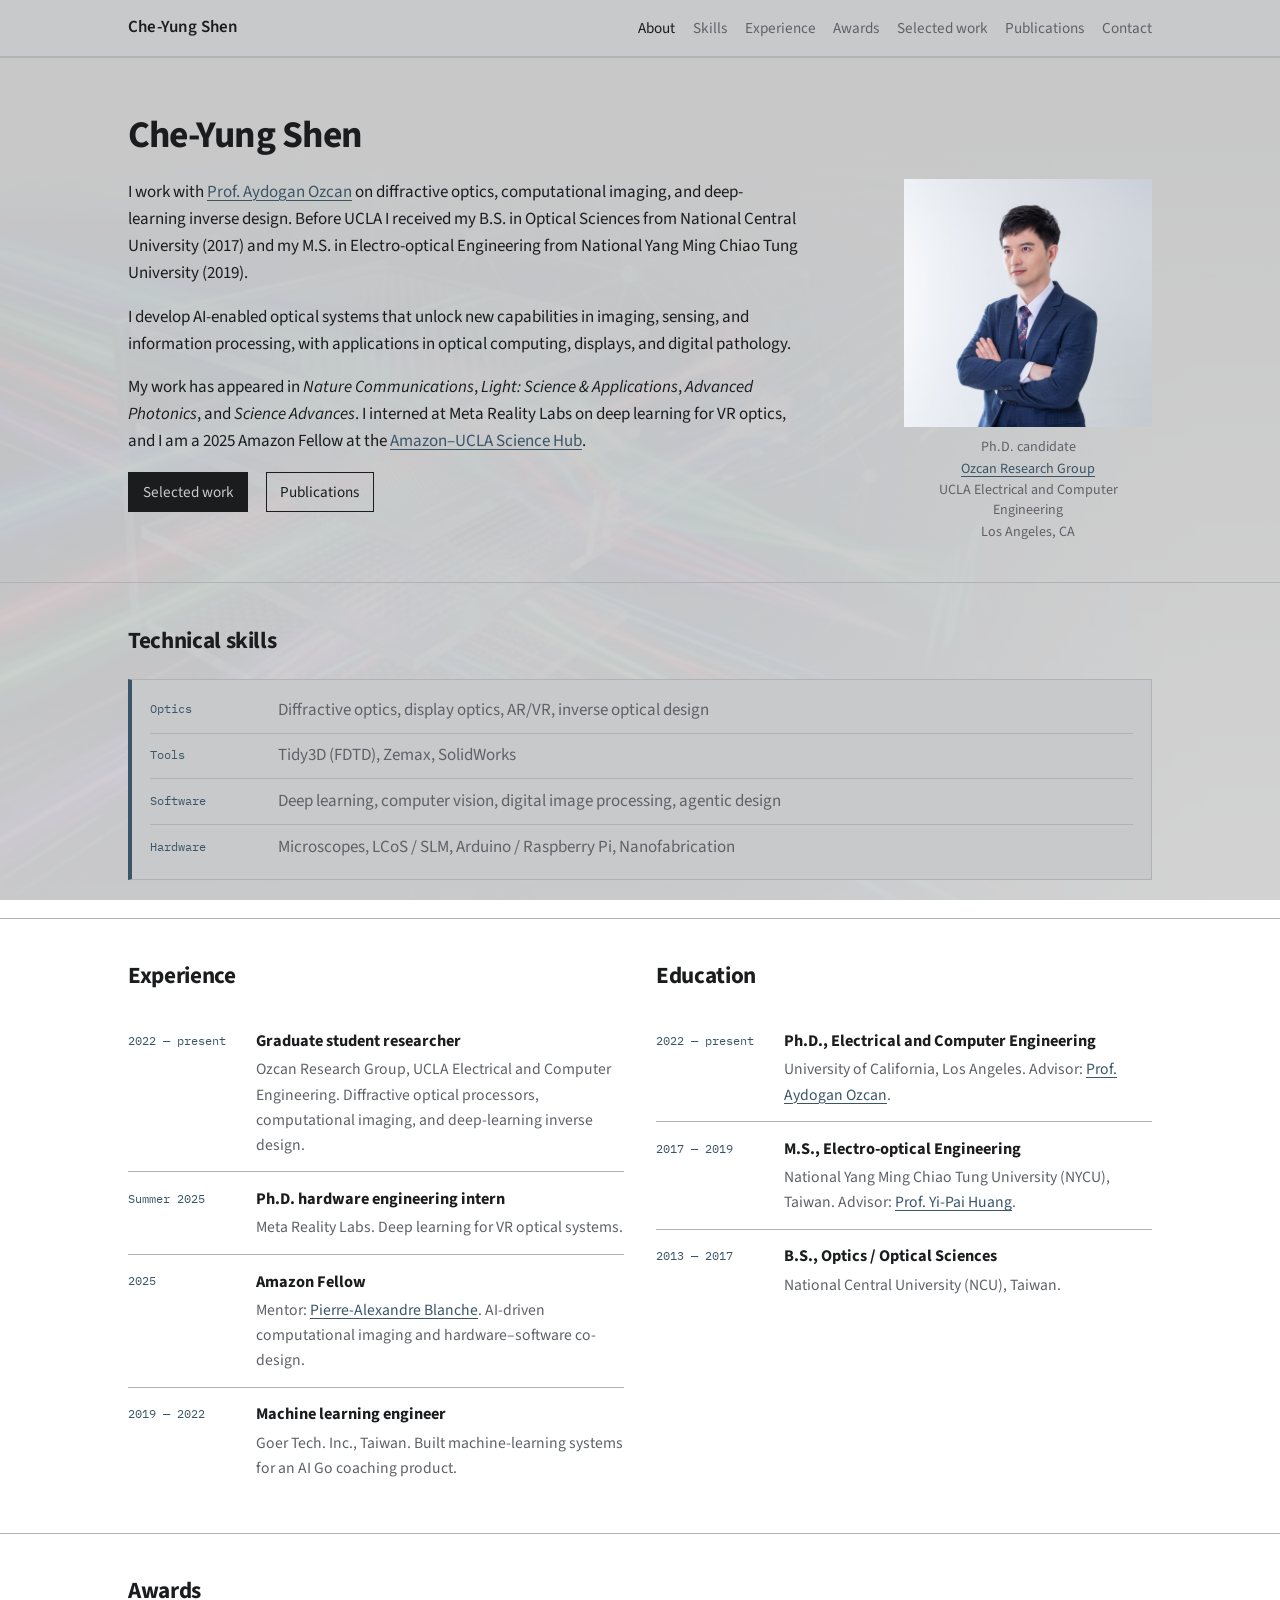
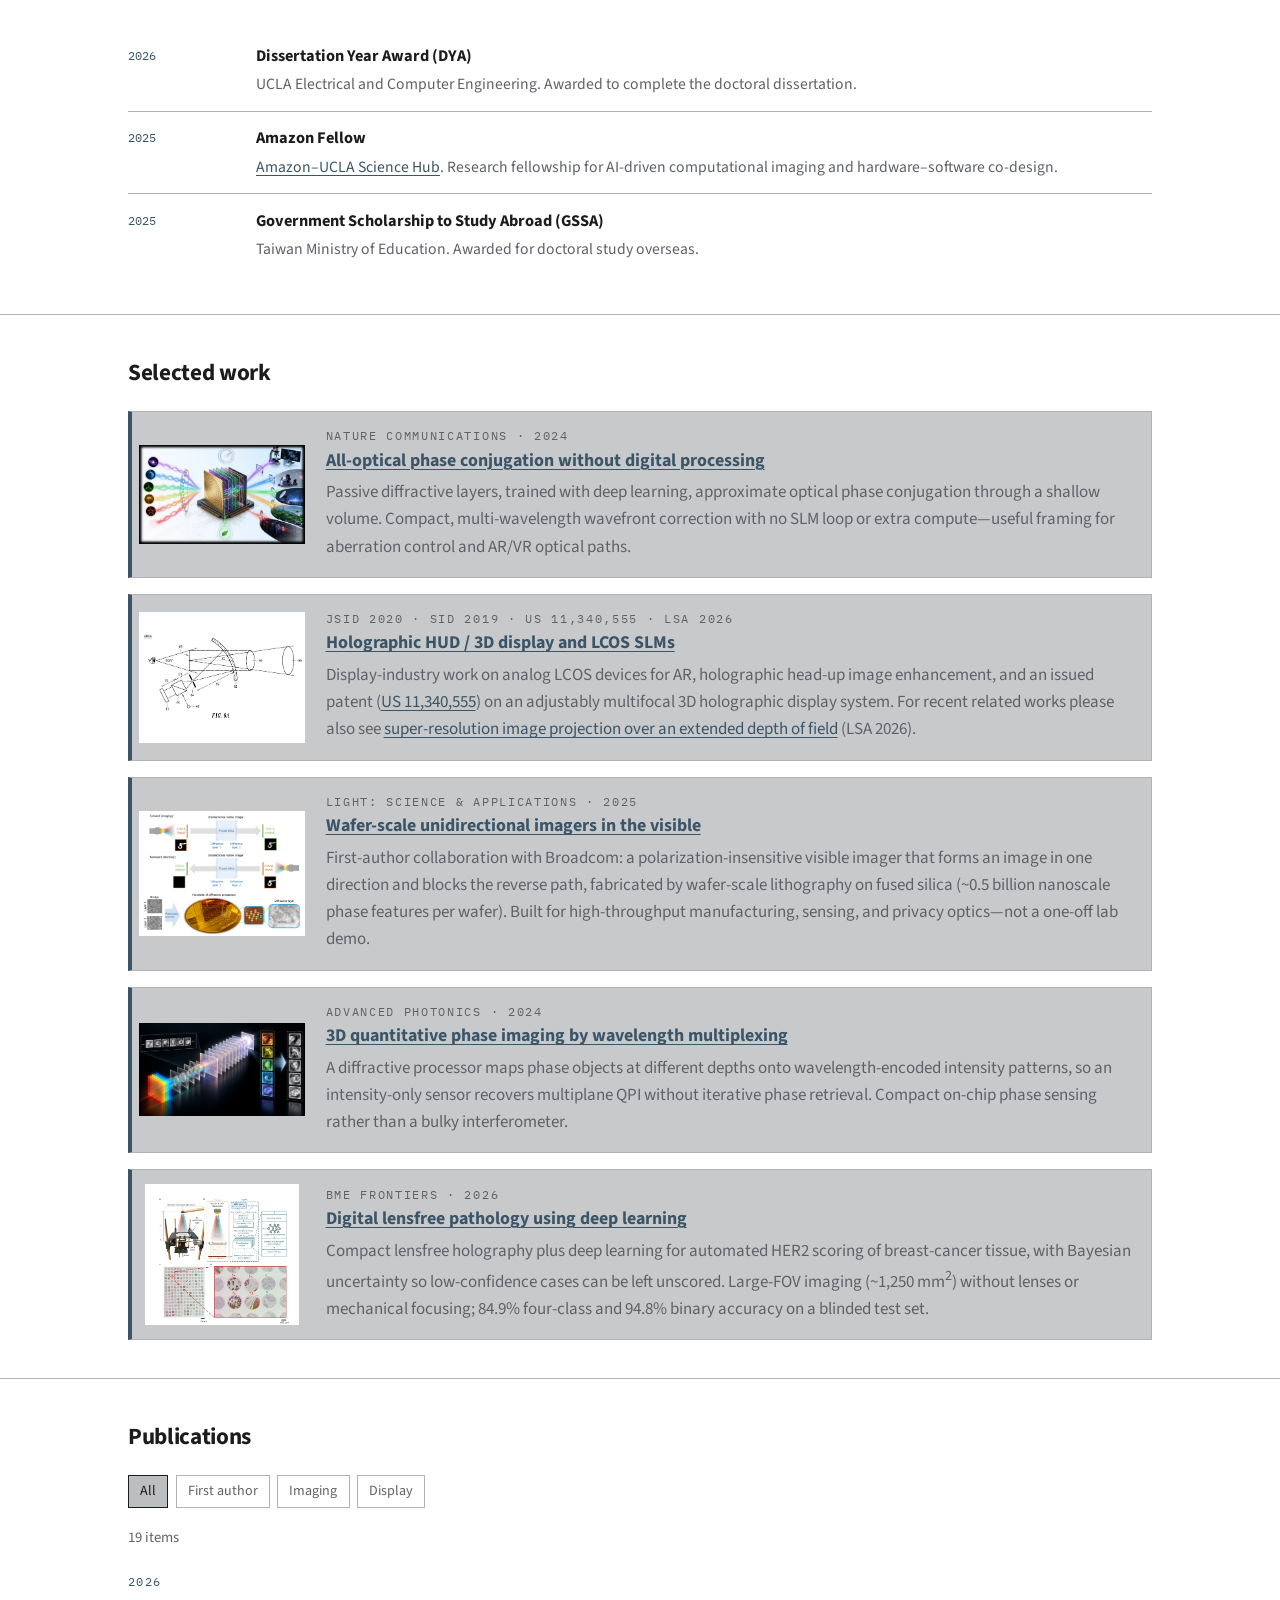
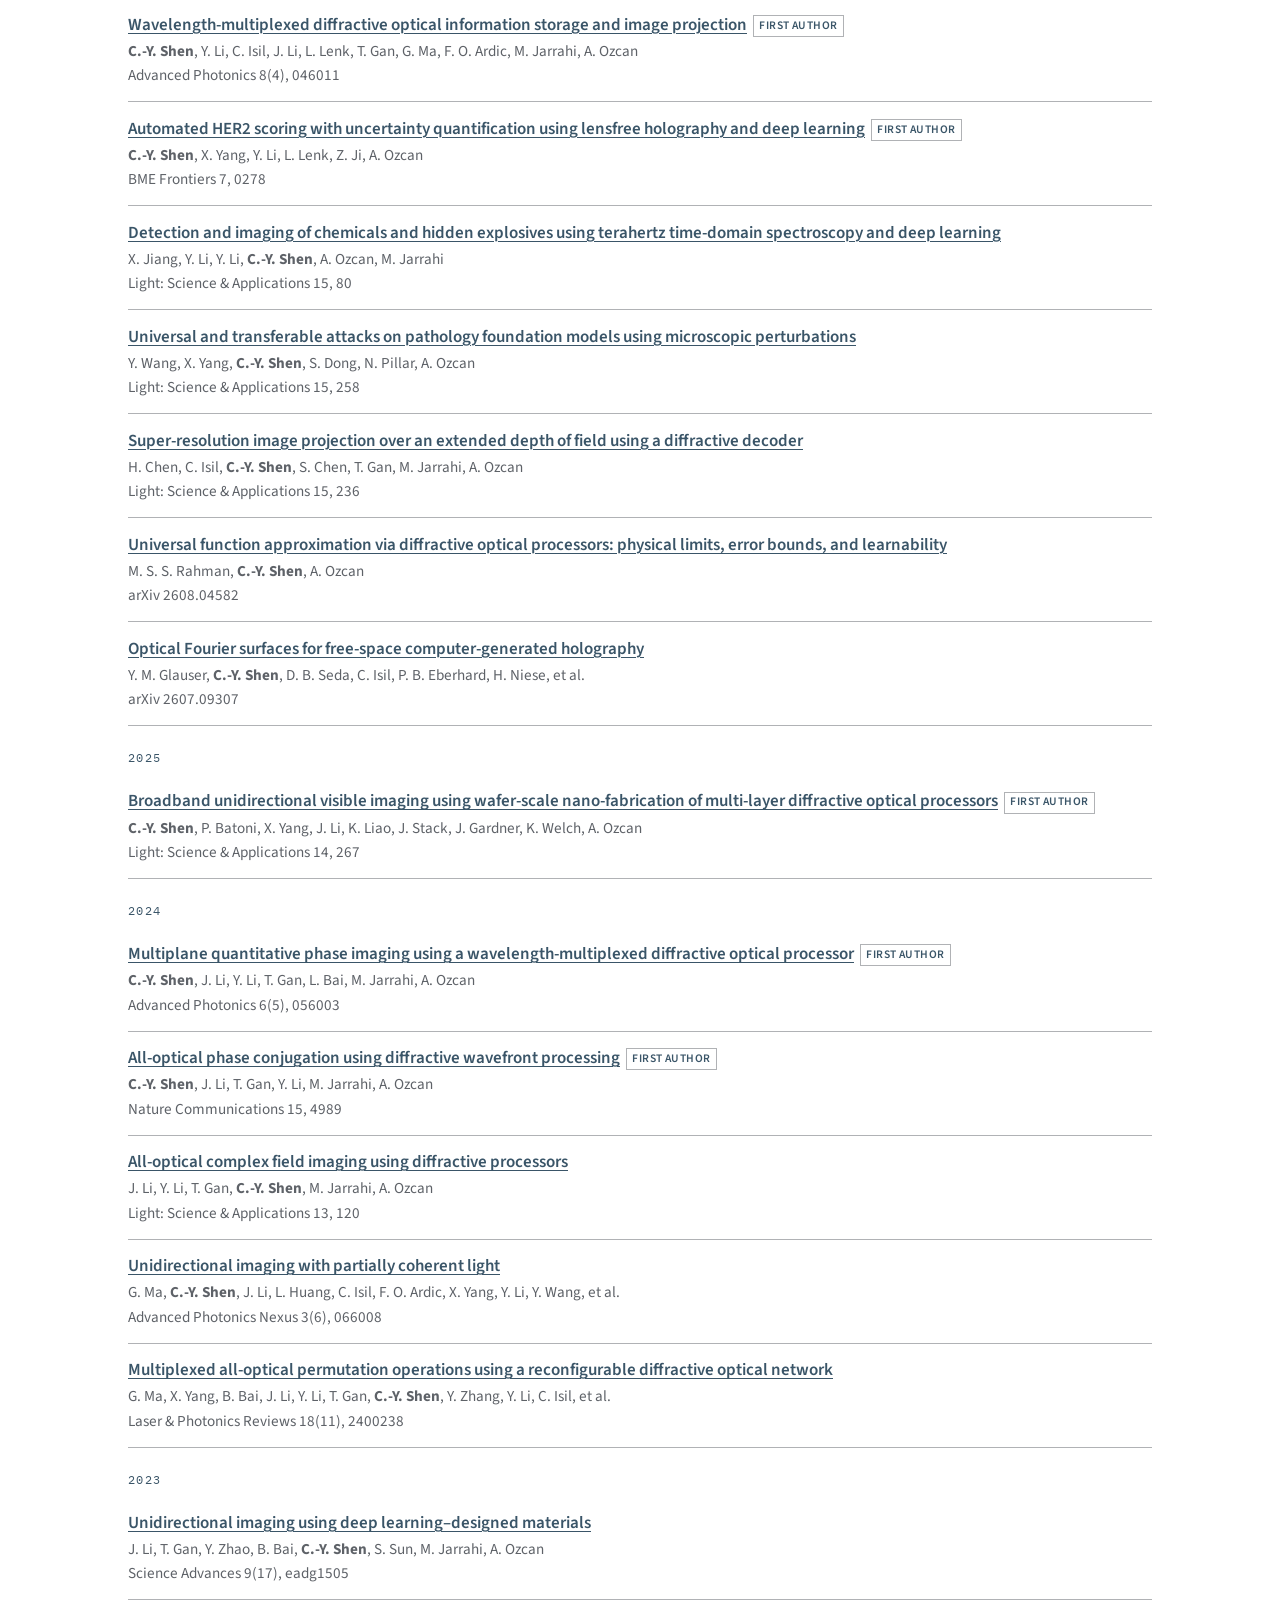
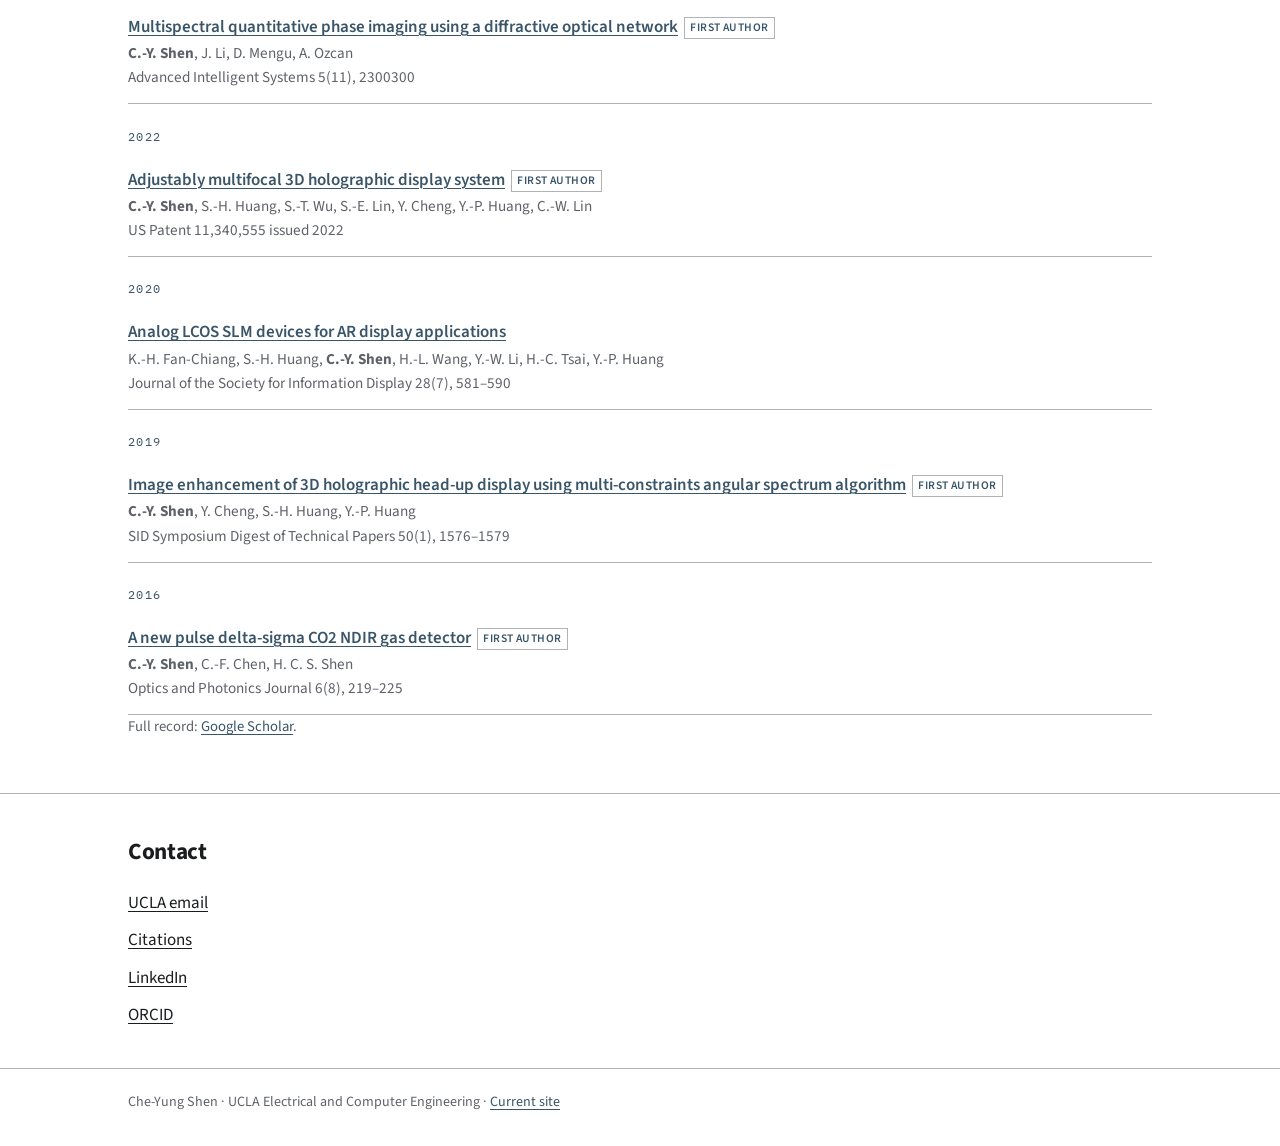
==== deprecated/index.html @ c26ea7bf "Publish the card layout as the homepage and archive the previous design. Co-authored-by: Cursor <cur" ====
<!DOCTYPE html>
<html lang="en">
  <head>
    <meta charset="utf-8" />
    <meta name="viewport" content="width=device-width, initial-scale=1" />
    <title>Che-Yung Shen — Optics, computational imaging, AR/VR</title>
    <meta
      name="description"
      content="Che-Yung Shen is a Ph.D. candidate in Electrical and Computer Engineering at UCLA. His work covers diffractive optics, computational imaging, and AR/VR display hardware."
    />
    <link rel="icon" href="../assets/portrait.svg" type="image/svg+xml" />
    <link rel="preconnect" href="https://fonts.googleapis.com" />
    <link rel="preconnect" href="https://fonts.gstatic.com" crossorigin />
    <link
      href="https://fonts.googleapis.com/css2?family=IBM+Plex+Mono:wght@400;500&family=Source+Sans+3:wght@400;600;700&display=swap"
      rel="stylesheet"
    />
    <link rel="stylesheet" href="styles.css" />
  </head>
  <body>
    <a class="skip" href="#about">Skip to content</a>
    <header class="site-header">
      <div class="header-inner">
        <a class="wordmark" href="#about">Che-Yung Shen</a>
        <nav class="site-nav" aria-label="Primary">
          <a href="#about">About</a>
          <a href="#skills">Skills</a>
          <a href="#experience">Experience</a>
          <a href="#awards">Awards</a>
          <a href="#work">Selected work</a>
          <a href="#publications">Publications</a>
          <a href="#contact">Contact</a>
        </nav>
      </div>
    </header>

    <main>
      <section class="hero" id="about">
        <div class="hero-inner">
          <h1>Che-Yung Shen</h1>
          <div class="hero-grid">
          <div class="prose">
            <p>
              I work with
              <a href="https://www.ee.ucla.edu/aydogan-ozcan/" target="_blank" rel="noopener noreferrer">Prof. Aydogan Ozcan</a>
              on diffractive optics, computational imaging, and deep-learning inverse
              design. Before UCLA I received my B.S. in Optical Sciences from
              National Central University (2017) and my M.S. in Electro-optical
              Engineering from National Yang Ming Chiao Tung University (2019).
            </p>
            <p>
              I develop AI-enabled optical systems that unlock new capabilities in
              imaging, sensing, and information processing, with applications in
              optical computing, displays, and digital pathology.
            </p>
            <p>
              My work has appeared in
              <em>Nature Communications</em>,
              <em>Light: Science &amp; Applications</em>,
              <em>Advanced Photonics</em>, and
              <em>Science Advances</em>.
              I interned at Meta Reality Labs on deep learning for VR optics, and
              I am a 2025 Amazon Fellow at the
              <a href="https://www.sciencehub.ucla.edu/2025-amazon-fellows/" target="_blank" rel="noopener noreferrer">Amazon–UCLA Science Hub</a>.
            </p>
            <div class="hero-actions">
              <a class="btn" href="#work">Selected work</a>
              <a class="btn btn-ghost" href="#publications">Publications</a>
            </div>
          </div>
          <figure class="portrait">
            <img
              src="../assets/portrait.jpg"
              alt="Che-Yung Shen in a navy three-piece suit, standing against a light grey background"
            />
            <figcaption>
              <span>Ph.D. candidate</span>
              <span>
                <a href="https://innovate.ee.ucla.edu/" target="_blank" rel="noopener noreferrer">Ozcan Research Group</a>
              </span>
              <span>UCLA Electrical and Computer Engineering</span>
              <span>Los Angeles, CA</span>
            </figcaption>
          </figure>
          </div>
        </div>
      </section>

      <section id="skills">
        <div class="section-inner">
          <h2>Technical skills</h2>
          <article class="work-card">
            <div class="skill-row">
              <span class="when">Optics</span>
              <p>Diffractive optics, display optics, AR/VR, inverse optical design</p>
            </div>
            <div class="skill-row">
              <span class="when">Tools</span>
              <p>Tidy3D (FDTD), Zemax, SolidWorks</p>
            </div>
            <div class="skill-row">
              <span class="when">Software</span>
              <p>Deep learning, computer vision, digital image processing, agentic design</p>
            </div>
            <div class="skill-row">
              <span class="when">Hardware</span>
              <p>Microscopes, LCoS / SLM, Arduino / Raspberry Pi, Nanofabrication</p>
            </div>
          </article>
        </div>
      </section>

      <section id="experience">
        <div class="section-inner">
          <div class="cv-grid">
            <div>
              <h2>Experience</h2>
              <div class="cv-item">
                <div class="when">2022 — present</div>
                <div>
                  <h3>Graduate student researcher</h3>
                  <p>Ozcan Research Group, UCLA Electrical and Computer Engineering. Diffractive optical processors, computational imaging, and deep-learning inverse design.</p>
                </div>
              </div>
              <div class="cv-item">
                <div class="when">Summer 2025</div>
                <div>
                  <h3>Ph.D. hardware engineering intern</h3>
                  <p>Meta Reality Labs. Deep learning for VR optical systems.</p>
                </div>
              </div>
              <div class="cv-item">
                <div class="when">2025</div>
                <div>
                  <h3>Amazon Fellow</h3>
                  <p>
                    Mentor:
                    <a href="https://scholar.google.com/citations?user=ambm38YAAAAJ&amp;hl=en" target="_blank" rel="noopener noreferrer">Pierre-Alexandre Blanche</a>.
                    AI-driven computational imaging and hardware–software co-design.
                  </p>
                </div>
              </div>
              <div class="cv-item">
                <div class="when">2019 — 2022</div>
                <div>
                  <h3>Machine learning engineer</h3>
                  <p>Goer Tech. Inc., Taiwan. Built machine-learning systems for an AI Go coaching product.</p>
                </div>
              </div>
            </div>
            <div>
              <h2>Education</h2>
              <div class="cv-item">
                <div class="when">2022 — present</div>
                <div>
                  <h3>Ph.D., Electrical and Computer Engineering</h3>
                  <p>University of California, Los Angeles. Advisor: <a href="https://www.ee.ucla.edu/aydogan-ozcan/" target="_blank" rel="noopener noreferrer">Prof. Aydogan Ozcan</a>.</p>
                </div>
              </div>
              <div class="cv-item">
                <div class="when">2017 — 2019</div>
                <div>
                  <h3>M.S., Electro-optical Engineering</h3>
                  <p>National Yang Ming Chiao Tung University (NYCU), Taiwan. Advisor: <a href="https://scholar.google.com/citations?user=cG-PAosAAAAJ" target="_blank" rel="noopener noreferrer">Prof. Yi-Pai Huang</a>.</p>
                </div>
              </div>
              <div class="cv-item">
                <div class="when">2013 — 2017</div>
                <div>
                  <h3>B.S., Optics / Optical Sciences</h3>
                  <p>National Central University (NCU), Taiwan.</p>
                </div>
              </div>
            </div>
          </div>
        </div>
      </section>

      <section id="awards">
        <div class="section-inner">
          <h2>Awards</h2>
          <div class="cv-item">
            <div class="when">2026</div>
            <div>
              <h3>Dissertation Year Award (DYA)</h3>
              <p>UCLA Electrical and Computer Engineering. Awarded to complete the doctoral dissertation.</p>
            </div>
          </div>
          <div class="cv-item">
            <div class="when">2025</div>
            <div>
              <h3>Amazon Fellow</h3>
              <p>
                <a href="https://www.sciencehub.ucla.edu/2025-amazon-fellows/" target="_blank" rel="noopener noreferrer">Amazon–UCLA Science Hub</a>.
                Research fellowship for AI-driven computational imaging and hardware–software co-design.
              </p>
            </div>
          </div>
          <div class="cv-item">
            <div class="when">2025</div>
            <div>
              <h3>Government Scholarship to Study Abroad (GSSA)</h3>
              <p>Taiwan Ministry of Education. Awarded for doctoral study overseas.</p>
            </div>
          </div>
        </div>
      </section>

      <section id="work">
        <div class="section-inner">
          <h2>Selected work</h2>
          <div class="work-list">
            <article class="work-card">
              <img class="work-fig" src="../assets/work/toc-opc.jpg" alt="Figure: all-optical diffractive processor mapping multi-domain inputs through stacked layers to imaging, sensing, and computing applications" />
              <div class="work-body">
                <p class="kicker">Nature Communications · 2024</p>
                <h3>
                  <a href="https://doi.org/10.1038/s41467-024-49304-y" target="_blank" rel="noopener noreferrer">All-optical phase conjugation without digital processing</a>
                </h3>
                <p>
                  Passive diffractive layers, trained with deep learning, approximate
                  optical phase conjugation through a shallow volume. Compact,
                  multi-wavelength wavefront correction with no SLM loop or extra
                  compute—useful framing for aberration control and AR/VR optical paths.
                </p>
              </div>
            </article>
            <article class="work-card">
              <img class="work-fig" src="../assets/work/toc-lcos.jpg" alt="Patent figure: optical layout of an adjustably multifocal 3D holographic display / HUD system" />
              <div class="work-body">
                <p class="kicker">JSID 2020 · SID 2019 · US 11,340,555 · LSA 2026</p>
                <h3>
                  <a href="https://doi.org/10.1002/jsid.881" target="_blank" rel="noopener noreferrer">Holographic HUD / 3D display and LCOS SLMs</a>
                </h3>
                <p>
                  Display-industry work on analog LCOS devices for AR, holographic
                  head-up image enhancement, and an issued patent
                  (<a href="https://patents.google.com/patent/US11340555B2" target="_blank" rel="noopener noreferrer">US 11,340,555</a>)
                  on an adjustably multifocal 3D holographic display system.
                  For recent related works please also see
                  <a href="https://doi.org/10.1038/s41377-026-02320-7" target="_blank" rel="noopener noreferrer">super-resolution image projection over an extended depth of field</a>
                  (LSA 2026).
                </p>
              </div>
            </article>
            <article class="work-card">
              <img class="work-fig" src="../assets/work/toc-unidirectional.jpg" alt="TOC figure: unidirectional visible imager, forward imaging versus reverse blocking, and wafer-scale diffractive processors" />
              <div class="work-body">
                <p class="kicker">Light: Science &amp; Applications · 2025</p>
                <h3>
                  <a href="https://doi.org/10.1038/s41377-025-01971-2" target="_blank" rel="noopener noreferrer">Wafer-scale unidirectional imagers in the visible</a>
                </h3>
                <p>
                  First-author collaboration with Broadcom: a polarization-insensitive
                  visible imager that forms an image in one direction and blocks the
                  reverse path, fabricated by wafer-scale lithography on fused silica
                  (~0.5 billion nanoscale phase features per wafer). Built for
                  high-throughput manufacturing, sensing, and privacy optics—not a
                  one-off lab demo.
                </p>
              </div>
            </article>
            <article class="work-card">
              <img class="work-fig" src="../assets/work/toc-qpi.png" alt="Figure: stacked phase objects pass through a wavelength-multiplexed diffractive processor to a color intensity image and recovered multiplane phase maps" />
              <div class="work-body">
                <p class="kicker">Advanced Photonics · 2024</p>
                <h3>
                  <a href="https://doi.org/10.1117/1.AP.6.5.056003" target="_blank" rel="noopener noreferrer">3D quantitative phase imaging by wavelength multiplexing</a>
                </h3>
                <p>
                  A diffractive processor maps phase objects at different depths onto
                  wavelength-encoded intensity patterns, so an intensity-only sensor
                  recovers multiplane QPI without iterative phase retrieval. Compact
                  on-chip phase sensing rather than a bulky interferometer.
                </p>
              </div>
            </article>
            <article class="work-card">
              <img class="work-fig" src="../assets/work/toc-her2.jpg" alt="Figure: lensfree holography setup and deep-learning pipeline for automated HER2 scoring with uncertainty quantification" />
              <div class="work-body">
                <p class="kicker">BME Frontiers · 2026</p>
                <h3>
                  <a href="https://doi.org/10.34133/bmef.0278" target="_blank" rel="noopener noreferrer">Digital lensfree pathology using deep learning</a>
                </h3>
                <p>
                  Compact lensfree holography plus deep learning for automated HER2
                  scoring of breast-cancer tissue, with Bayesian uncertainty so
                  low-confidence cases can be left unscored. Large-FOV imaging
                  (~1,250 mm<sup>2</sup>) without lenses or mechanical focusing;
                  84.9% four-class and 94.8% binary accuracy on a blinded test set.
                </p>
              </div>
            </article>
          </div>
        </div>
      </section>

      <section id="publications">
        <div class="section-inner">
          <h2>Publications</h2>
          <div class="filters" role="tablist" aria-label="Filter publications">
            <button class="filter is-active" type="button" data-filter="all" aria-pressed="true">All</button>
            <button class="filter" type="button" data-filter="first" aria-pressed="false">First author</button>
            <button class="filter" type="button" data-filter="imaging" aria-pressed="false">Imaging</button>
            <button class="filter" type="button" data-filter="display" aria-pressed="false">Display</button>
          </div>
          <p class="pub-count" id="pub-count"></p>
          <div id="pub-list"></div>
          <p class="pub-count">
            Full record:
            <a href="https://scholar.google.com/citations?user=XcXcmNsAAAAJ&amp;hl=en" target="_blank" rel="noopener noreferrer">Google Scholar</a>.
          </p>
        </div>
      </section>

      <section id="contact">
        <div class="section-inner">
          <h2>Contact</h2>
          <div class="contact-list">
            <a href="mailto:steven121200@g.ucla.edu">UCLA email</a>
            <a href="https://scholar.google.com/citations?user=XcXcmNsAAAAJ&amp;hl=en" target="_blank" rel="noopener noreferrer">Citations</a>
            <a href="https://www.linkedin.com/in/che-yung-shen-03609b188" target="_blank" rel="noopener noreferrer">LinkedIn</a>
            <a href="https://orcid.org/0009-0003-0546-6344" target="_blank" rel="noopener noreferrer">ORCID</a>
          </div>
        </div>
      </section>
    </main>

    <footer class="site-footer">
      <div class="footer-inner">
        Che-Yung Shen · UCLA Electrical and Computer Engineering ·
        <a href="../">Current site</a>
      </div>
    </footer>

    <script src="../data/publications.js"></script>
    <script src="script.js"></script>
  </body>
</html>
---- deprecated/styles.css ----
:root {
  --bg: #c8c9cb;
  --paper: #c8c9cb;
  --ink: #1a1c1e;
  --muted: #5e6268;
  --accent: #3a5568;
  --accent-soft: #d2d3d5;
  --line: #b0b2b5;
  --chip: #bcbec0;
  --max: 52rem;
  --wide: 64rem;
}

*,
*::before,
*::after {
  box-sizing: border-box;
}

html {
  scroll-behavior: smooth;
  min-height: 100%;
  background-color: #fff;
  background-image:
    linear-gradient(rgba(255, 255, 255, 0.62), rgba(255, 255, 255, 0.7)),
    url("../assets/bg-optics.jpg");
  background-size: cover;
  background-position: center 28%;
  background-attachment: fixed;
  background-repeat: no-repeat;
}

body {
  margin: 0;
  min-height: 100%;
  color: var(--ink);
  background: rgba(255, 255, 255, 0.28);
  font-family: "Source Sans 3", "Segoe UI", sans-serif;
  font-size: 1.0625rem;
  line-height: 1.6;
  overflow-x: hidden;
}

img {
  max-width: 100%;
  display: block;
}

a {
  color: var(--accent);
  text-decoration-thickness: 1px;
  text-underline-offset: 0.18em;
}

a:hover {
  color: var(--ink);
}

.skip {
  position: absolute;
  left: 0.75rem;
  top: -3rem;
  background: var(--ink);
  color: var(--paper);
  padding: 0.4rem 0.7rem;
  z-index: 20;
}

.skip:focus {
  top: 0.75rem;
}

.site-header {
  position: sticky;
  top: 0;
  z-index: 10;
  background: rgba(200, 201, 203, 0.92);
  backdrop-filter: blur(10px);
  border-bottom: 1px solid var(--line);
}

.header-inner,
.section-inner,
.footer-inner {
  width: min(var(--wide), calc(100% - 2rem));
  margin: 0 auto;
}

.header-inner {
  display: flex;
  align-items: center;
  justify-content: space-between;
  flex-wrap: wrap;
  gap: 0.45rem 1rem;
  min-height: 3.5rem;
  padding: 0.35rem 0;
}

.wordmark {
  color: var(--ink);
  text-decoration: none;
  font-weight: 600;
  letter-spacing: 0.01em;
}

.wordmark:hover {
  color: var(--accent);
}

.site-nav {
  display: flex;
  flex-wrap: wrap;
  gap: 0.35rem 1.1rem;
}

.site-nav a {
  color: var(--muted);
  text-decoration: none;
  font-size: 0.95rem;
}

.site-nav a:hover,
.site-nav a.is-active {
  color: var(--ink);
}

.hero {
  padding: 3.5rem 0 2.5rem;
  scroll-margin-top: 4rem;
}

.hero-inner {
  width: min(var(--wide), calc(100% - 2rem));
  margin: 0 auto;
}

.hero-grid {
  display: grid;
  grid-template-columns: minmax(0, 1fr) 15.5rem;
  gap: 2.75rem;
  align-items: start;
}

.kicker {
  margin: 0 0 0.85rem;
  font-family: "IBM Plex Mono", ui-monospace, monospace;
  font-size: 0.75rem;
  letter-spacing: 0.14em;
  text-transform: uppercase;
  color: var(--accent);
}

.hero h1 {
  margin: 0 0 1.35rem;
  font-size: clamp(1.7rem, 3.6vw, 2.35rem);
  font-weight: 700;
  line-height: 1.15;
  letter-spacing: -0.02em;
  white-space: nowrap;
}

.hero-actions {
  display: flex;
  flex-wrap: wrap;
  gap: 0.7rem 1.1rem;
  margin-top: 0.4rem;
}

.btn {
  display: inline-flex;
  align-items: center;
  border: 1px solid var(--ink);
  background: var(--ink);
  color: var(--paper);
  padding: 0.45rem 0.85rem;
  text-decoration: none;
  font-size: 0.95rem;
}

.btn:hover {
  background: var(--accent);
  border-color: var(--accent);
  color: var(--paper);
}

.btn-ghost {
  background: transparent;
  color: var(--ink);
}

.btn-ghost:hover {
  background: var(--accent-soft);
  color: var(--ink);
  border-color: var(--accent);
}

.portrait {
  margin: 0;
  justify-self: end;
  width: 100%;
}

.portrait img {
  width: 100%;
  aspect-ratio: 1 / 1;
  object-fit: cover;
  object-position: center 20%;
}

.portrait figcaption {
  display: grid;
  gap: 0.12rem;
  margin-top: 0.7rem;
  color: var(--muted);
  font-size: 0.88rem;
  line-height: 1.4;
  text-align: center;
}

section {
  padding: 2.4rem 0;
  border-top: 1px solid var(--line);
  scroll-margin-top: 4rem;
}

h2 {
  margin: 0 0 1.25rem;
  font-size: 1.45rem;
  font-weight: 700;
  letter-spacing: -0.015em;
}

.prose {
  max-width: 42rem;
}

.prose p {
  margin: 0 0 1rem;
  color: var(--ink);
}

.prose p:last-child {
  margin-bottom: 0;
}

.work-list {
  display: grid;
  gap: 1rem;
}

.work-card {
  background: var(--paper);
  border: 1px solid var(--line);
  border-left: 4px solid var(--accent);
  padding: 1.05rem 1.15rem 1.1rem;
  overflow: hidden;
}

.work-card:has(.work-fig) {
  display: grid;
  grid-template-columns: 11.25rem minmax(0, 1fr);
  align-items: stretch;
  padding: 0;
}

.work-fig {
  display: block;
  align-self: center;
  width: 100%;
  height: 9.75rem;
  padding: 0.45rem;
  object-fit: contain;
  object-position: center;
  background: var(--paper);
  box-sizing: border-box;
}

.work-body {
  padding: 0.9rem 1.05rem 1rem 0.85rem;
}

.work-card h3 {
  margin: 0.2rem 0 0.45rem;
  font-size: 1.12rem;
  font-weight: 700;
  line-height: 1.3;
}

.work-card p {
  margin: 0;
  color: var(--muted);
}

.skill-row {
  display: grid;
  grid-template-columns: 7.2rem minmax(0, 1fr);
  gap: 0.8rem;
  padding: 0.55rem 0;
  border-bottom: 1px solid var(--line);
}

.skill-row:first-child {
  padding-top: 0;
}

.skill-row:last-child {
  padding-bottom: 0;
  border-bottom: 0;
}

.skill-row p {
  margin: 0;
}

.cv-grid {
  display: grid;
  grid-template-columns: 1fr 1fr;
  gap: 2rem;
}

.cv-item {
  display: grid;
  grid-template-columns: 7.2rem minmax(0, 1fr);
  gap: 0.8rem;
  padding: 0.85rem 0;
  border-bottom: 1px solid var(--line);
}

.cv-item:last-child {
  border-bottom: 0;
}

.when {
  font-family: "IBM Plex Mono", ui-monospace, monospace;
  font-size: 0.78rem;
  color: var(--accent);
  padding-top: 0.18rem;
}

.cv-item h3 {
  margin: 0 0 0.2rem;
  font-size: 1.02rem;
  font-weight: 700;
}

.cv-item p {
  margin: 0;
  color: var(--muted);
  font-size: 0.98rem;
}

.filters {
  display: flex;
  flex-wrap: wrap;
  gap: 0.45rem;
  margin: 0 0 1.1rem;
}

.filter {
  border: 1px solid var(--line);
  background: transparent;
  color: var(--muted);
  font: inherit;
  font-size: 0.88rem;
  padding: 0.28rem 0.7rem;
  cursor: pointer;
}

.filter:hover,
.filter.is-active {
  border-color: var(--ink);
  color: var(--ink);
  background: var(--chip);
}

.pub-count {
  margin: 0 0 1rem;
  color: var(--muted);
  font-size: 0.92rem;
}

.year-label {
  margin: 1.4rem 0 0.4rem;
  font-family: "IBM Plex Mono", ui-monospace, monospace;
  font-size: 0.78rem;
  letter-spacing: 0.12em;
  text-transform: uppercase;
  color: var(--accent);
}

.pub-list {
  list-style: none;
  margin: 0;
  padding: 0;
}

.pub-item {
  padding: 0.85rem 0;
  border-bottom: 1px solid var(--line);
}

.pub-item .title {
  font-weight: 600;
}

.pub-item .authors,
.pub-item .venue {
  color: var(--muted);
  font-size: 0.95rem;
}

.badge {
  display: inline-block;
  margin-left: 0.35rem;
  padding: 0.05rem 0.35rem;
  border: 1px solid var(--line);
  font-size: 0.72rem;
  letter-spacing: 0.04em;
  text-transform: uppercase;
  color: var(--accent);
  vertical-align: 0.08em;
}

.contact-list {
  display: grid;
  gap: 0.65rem;
  max-width: 36rem;
}

.contact-list a {
  color: var(--ink);
  text-underline-offset: 0.18em;
}

.contact-list a:hover {
  color: var(--accent);
}

.site-footer {
  border-top: 1px solid var(--line);
  padding: 1.4rem 0 2rem;
  color: var(--muted);
  font-size: 0.88rem;
}

@media (max-width: 800px) {
  .hero-grid,
  .cv-grid {
    grid-template-columns: 1fr;
  }

  .portrait {
    max-width: 16rem;
  }

  .cv-item,
  .skill-row {
    grid-template-columns: 1fr;
    gap: 0.2rem;
  }

  .work-card:has(.work-fig) {
    grid-template-columns: 1fr;
  }

  .work-fig {
    height: 9rem;
  }

  .site-nav {
    width: 100%;
    gap: 0.3rem 0.9rem;
  }

  .site-nav a {
    font-size: 0.9rem;
  }
}
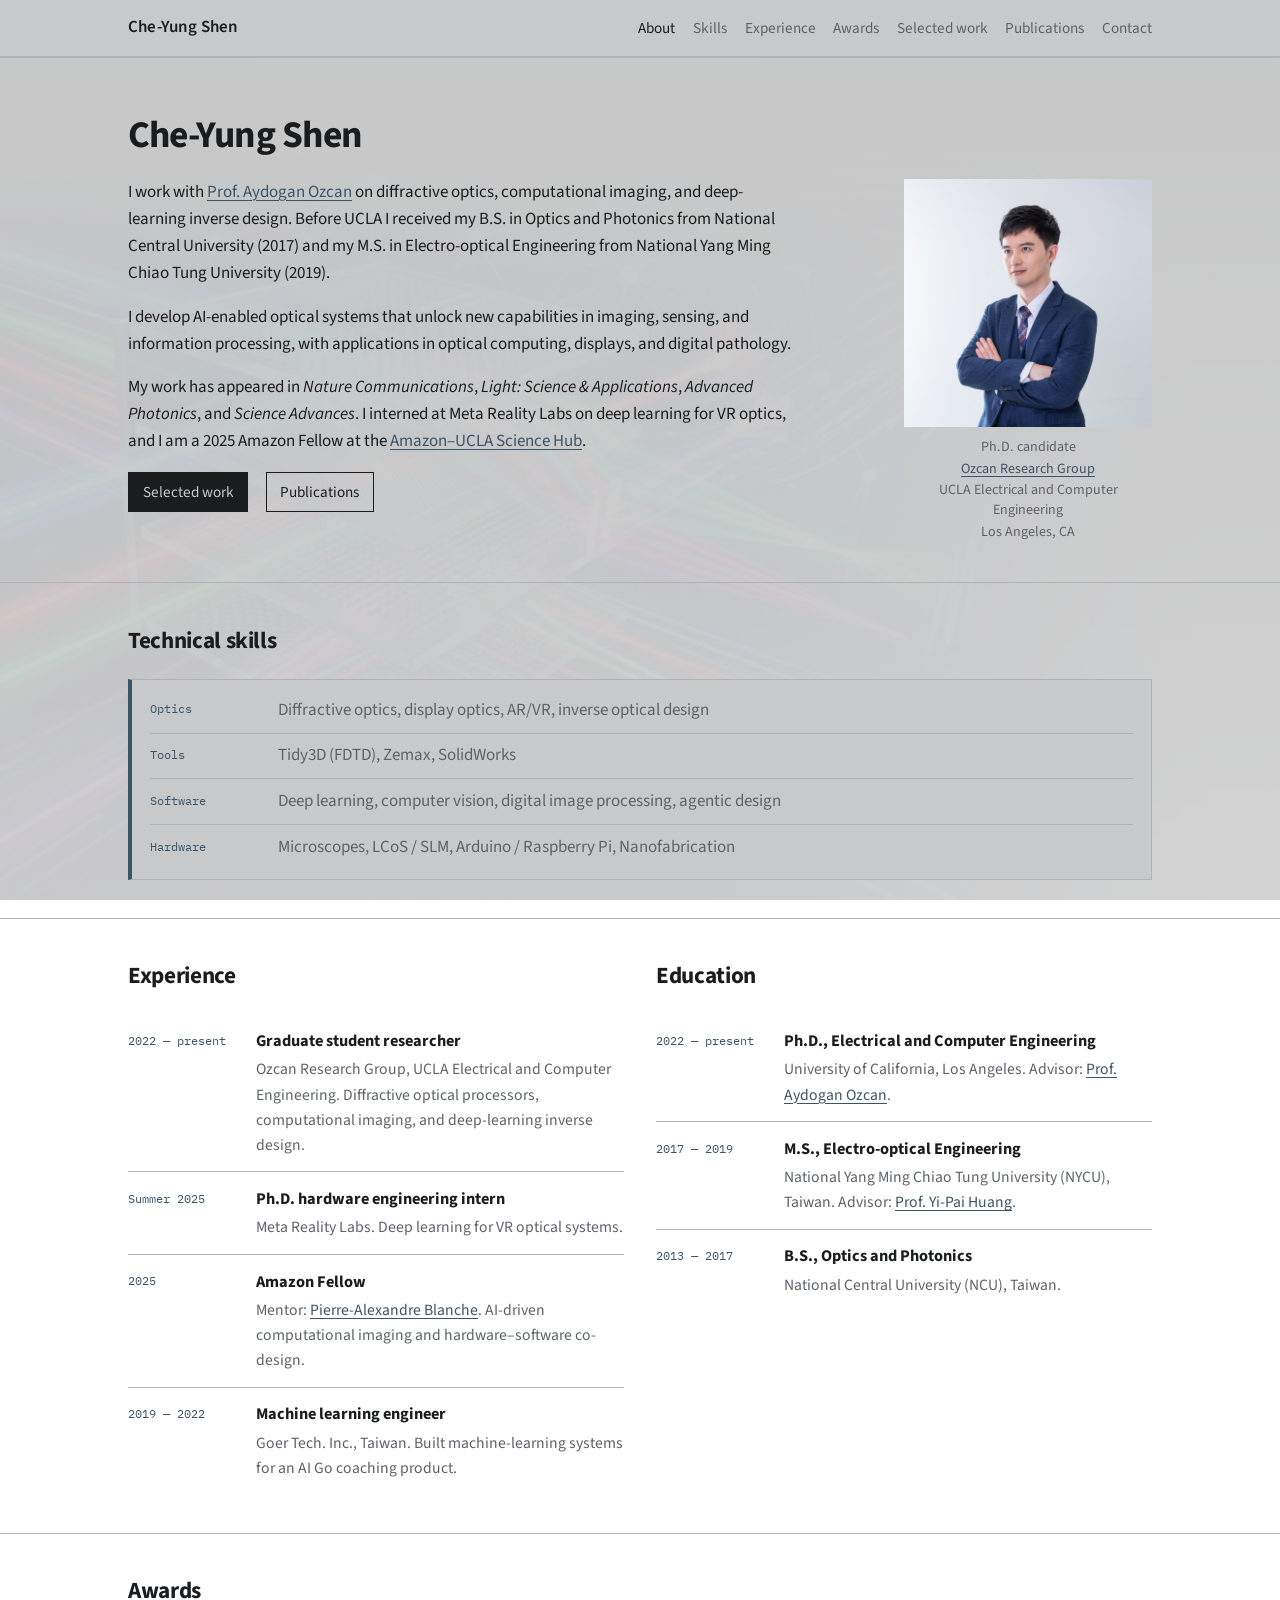
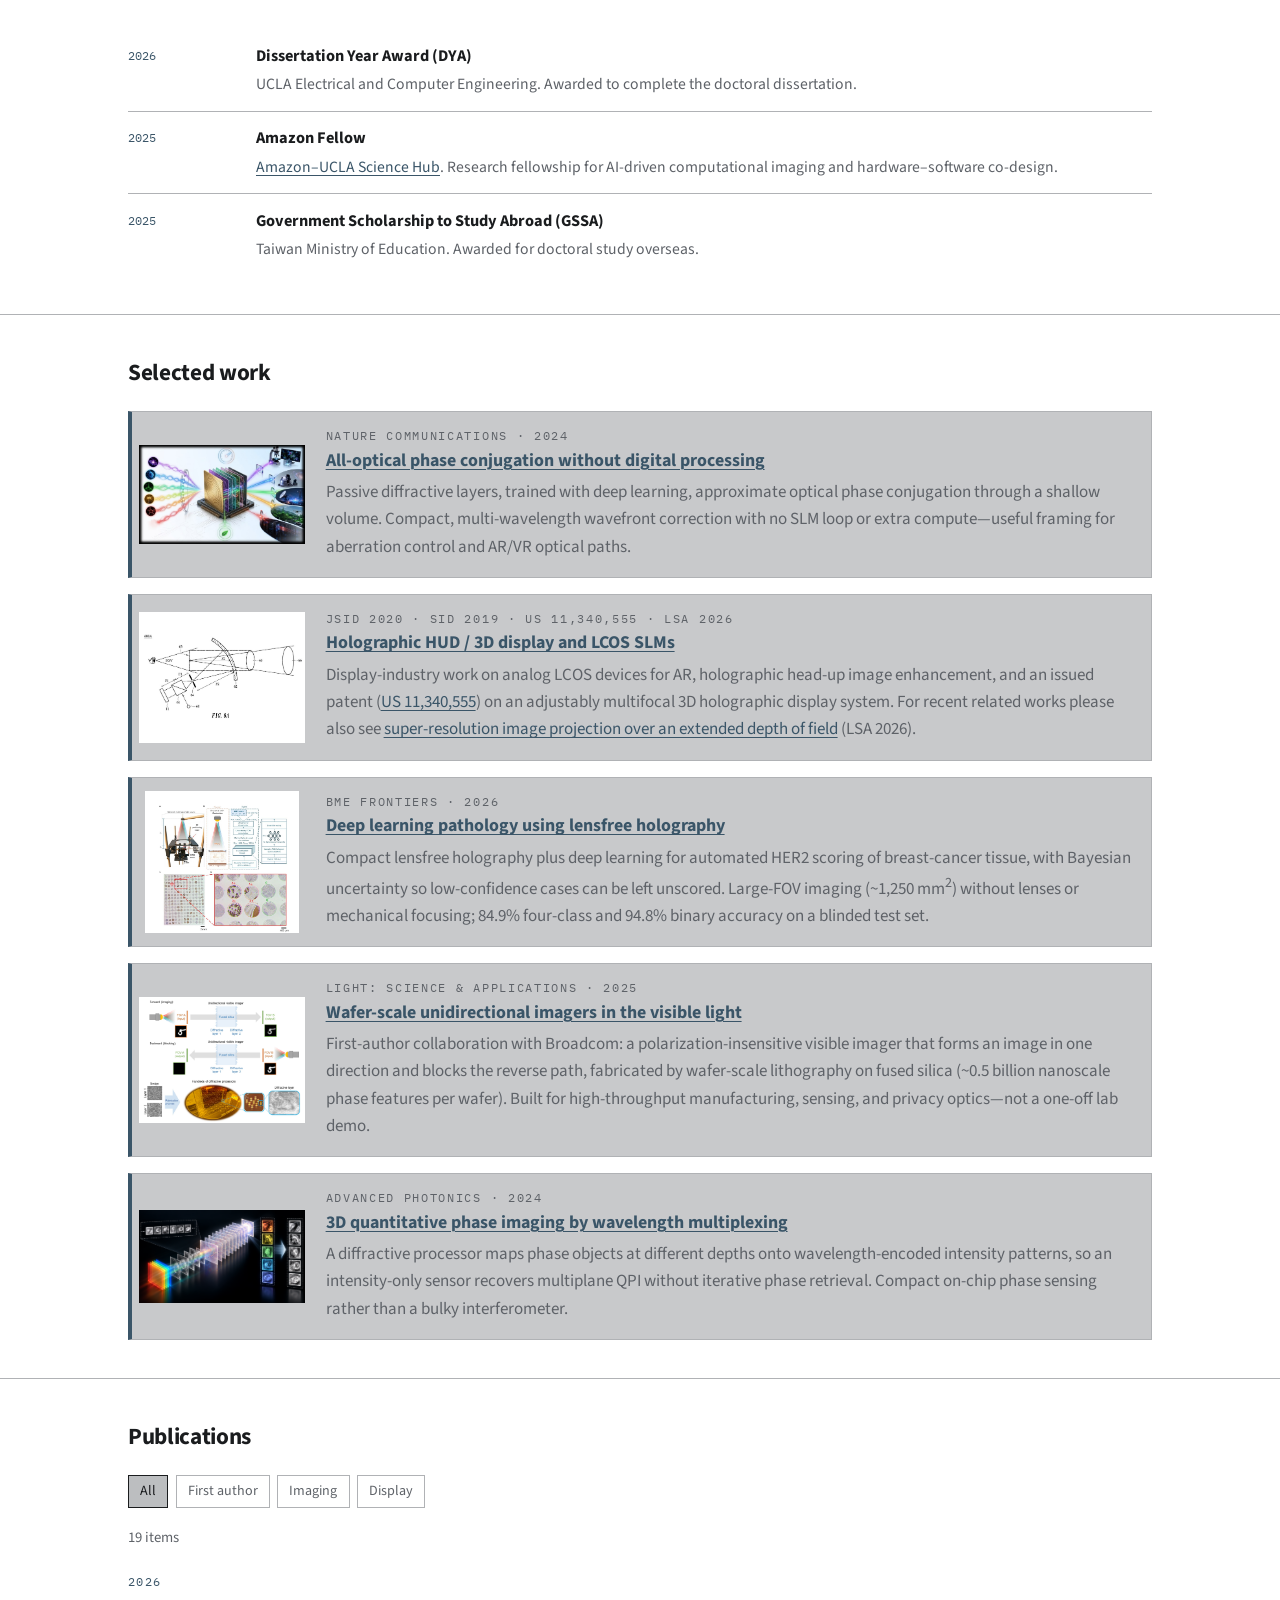
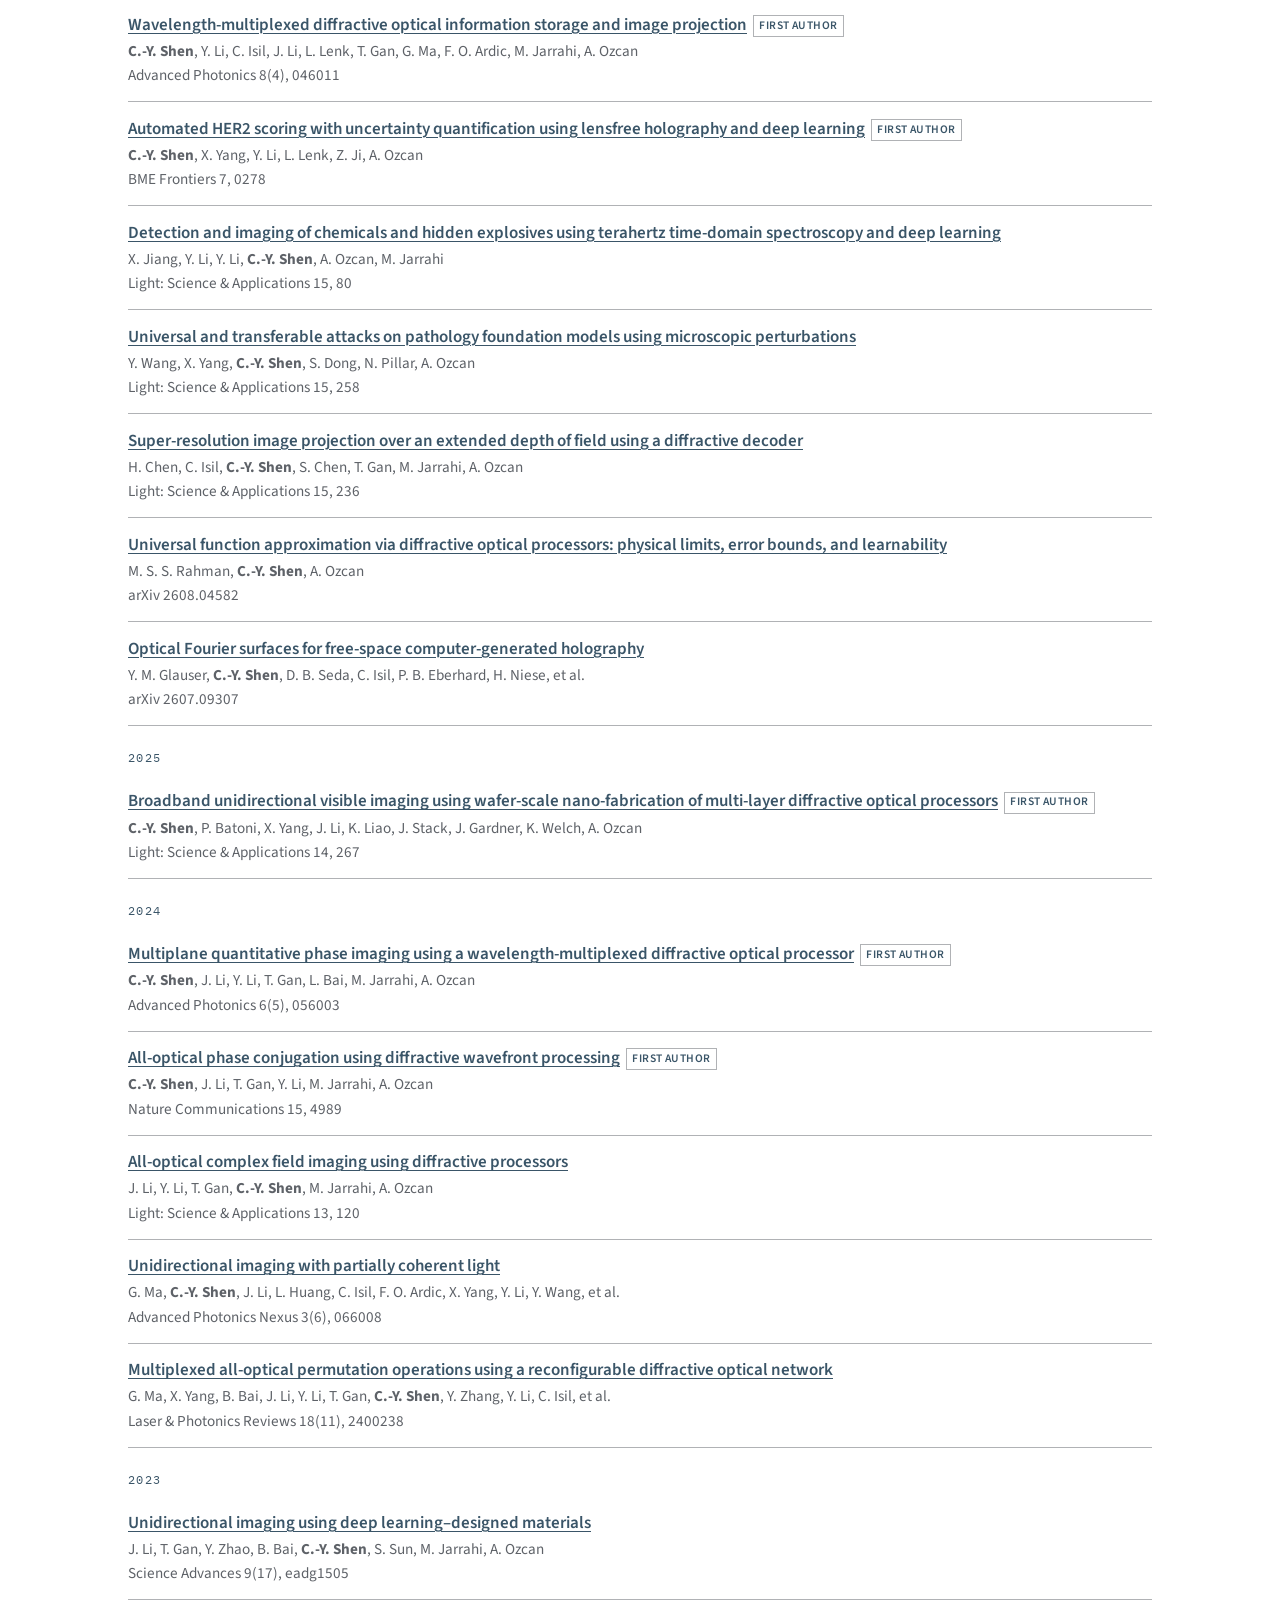
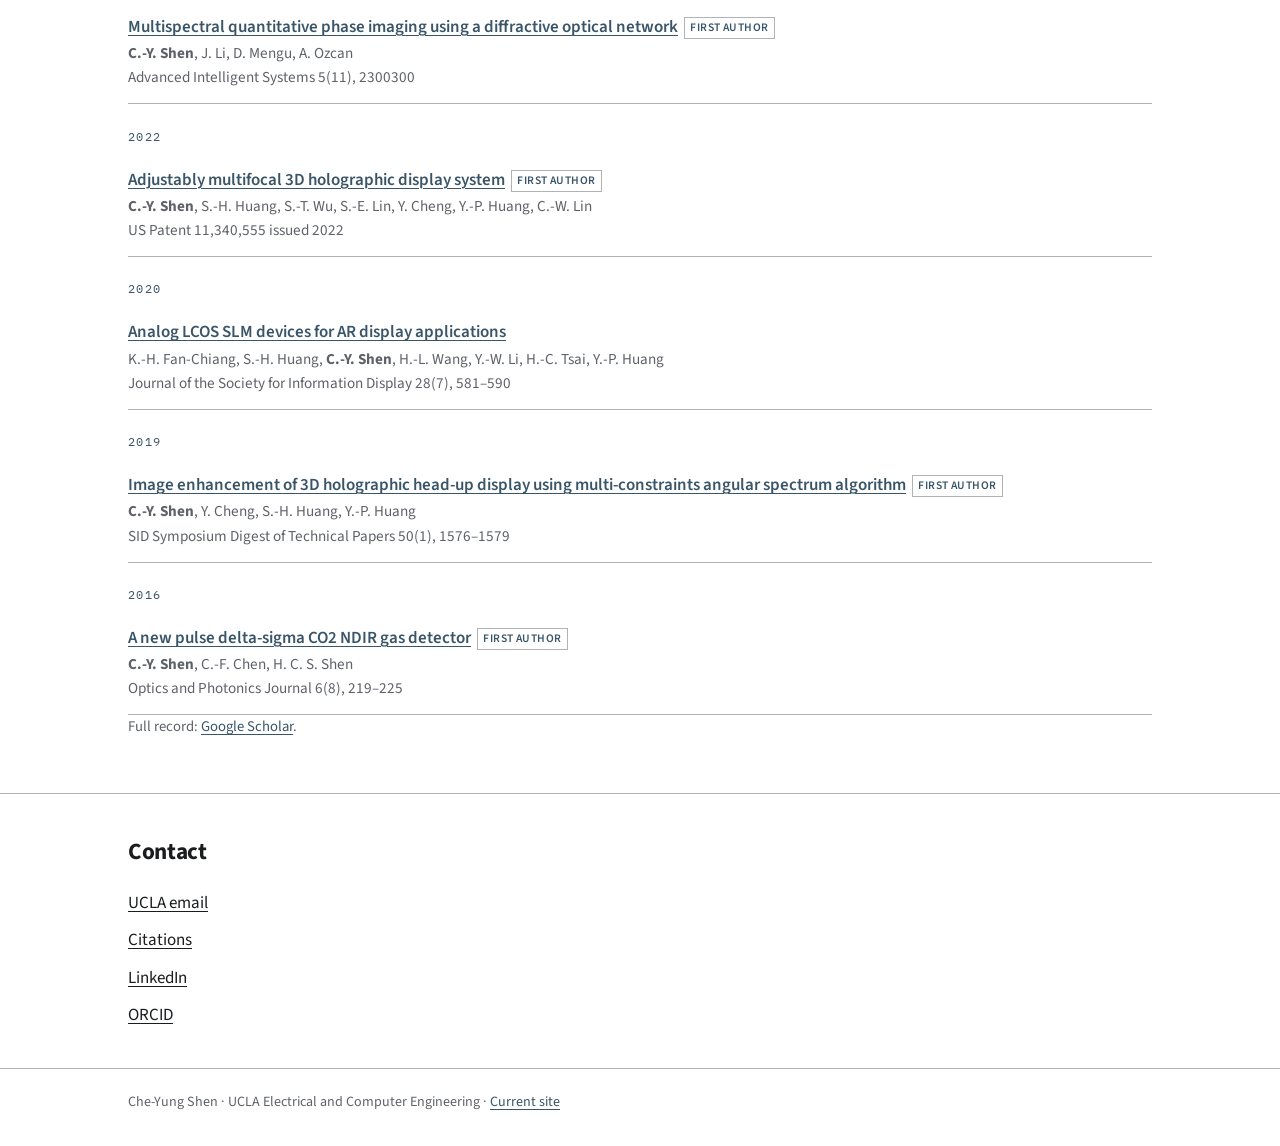
==== commit c8509c91: "Reorder selected works, rename the bachelor's degree, and drop the previous-layout link. Co-authored" ====
--- a/deprecated/index.html
+++ b/deprecated/index.html
@@ -44,7 +44,7 @@
               I work with
               <a href="https://www.ee.ucla.edu/aydogan-ozcan/" target="_blank" rel="noopener noreferrer">Prof. Aydogan Ozcan</a>
               on diffractive optics, computational imaging, and deep-learning inverse
-              design. Before UCLA I received my B.S. in Optical Sciences from
+              design. Before UCLA I received my B.S. in Optics and Photonics from
               National Central University (2017) and my M.S. in Electro-optical
               Engineering from National Yang Ming Chiao Tung University (2019).
             </p>
@@ -167,7 +167,7 @@
               <div class="cv-item">
                 <div class="when">2013 — 2017</div>
                 <div>
-                  <h3>B.S., Optics / Optical Sciences</h3>
+                  <h3>B.S., Optics and Photonics</h3>
                   <p>National Central University (NCU), Taiwan.</p>
                 </div>
               </div>
@@ -244,11 +244,27 @@
               </div>
             </article>
             <article class="work-card">
+              <img class="work-fig" src="../assets/work/toc-her2.jpg" alt="Figure: lensfree holography setup and deep-learning pipeline for automated HER2 scoring with uncertainty quantification" />
+              <div class="work-body">
+                <p class="kicker">BME Frontiers · 2026</p>
+                <h3>
+                  <a href="https://doi.org/10.34133/bmef.0278" target="_blank" rel="noopener noreferrer">Deep learning pathology using lensfree holography</a>
+                </h3>
+                <p>
+                  Compact lensfree holography plus deep learning for automated HER2
+                  scoring of breast-cancer tissue, with Bayesian uncertainty so
+                  low-confidence cases can be left unscored. Large-FOV imaging
+                  (~1,250 mm<sup>2</sup>) without lenses or mechanical focusing;
+                  84.9% four-class and 94.8% binary accuracy on a blinded test set.
+                </p>
+              </div>
+            </article>
+            <article class="work-card">
               <img class="work-fig" src="../assets/work/toc-unidirectional.jpg" alt="TOC figure: unidirectional visible imager, forward imaging versus reverse blocking, and wafer-scale diffractive processors" />
               <div class="work-body">
                 <p class="kicker">Light: Science &amp; Applications · 2025</p>
                 <h3>
-                  <a href="https://doi.org/10.1038/s41377-025-01971-2" target="_blank" rel="noopener noreferrer">Wafer-scale unidirectional imagers in the visible</a>
+                  <a href="https://doi.org/10.1038/s41377-025-01971-2" target="_blank" rel="noopener noreferrer">Wafer-scale unidirectional imagers in the visible light</a>
                 </h3>
                 <p>
                   First-author collaboration with Broadcom: a polarization-insensitive
@@ -275,22 +291,6 @@
                 </p>
               </div>
             </article>
-            <article class="work-card">
-              <img class="work-fig" src="../assets/work/toc-her2.jpg" alt="Figure: lensfree holography setup and deep-learning pipeline for automated HER2 scoring with uncertainty quantification" />
-              <div class="work-body">
-                <p class="kicker">BME Frontiers · 2026</p>
-                <h3>
-                  <a href="https://doi.org/10.34133/bmef.0278" target="_blank" rel="noopener noreferrer">Digital lensfree pathology using deep learning</a>
-                </h3>
-                <p>
-                  Compact lensfree holography plus deep learning for automated HER2
-                  scoring of breast-cancer tissue, with Bayesian uncertainty so
-                  low-confidence cases can be left unscored. Large-FOV imaging
-                  (~1,250 mm<sup>2</sup>) without lenses or mechanical focusing;
-                  84.9% four-class and 94.8% binary accuracy on a blinded test set.
-                </p>
-              </div>
-            </article>
           </div>
         </div>
       </section>
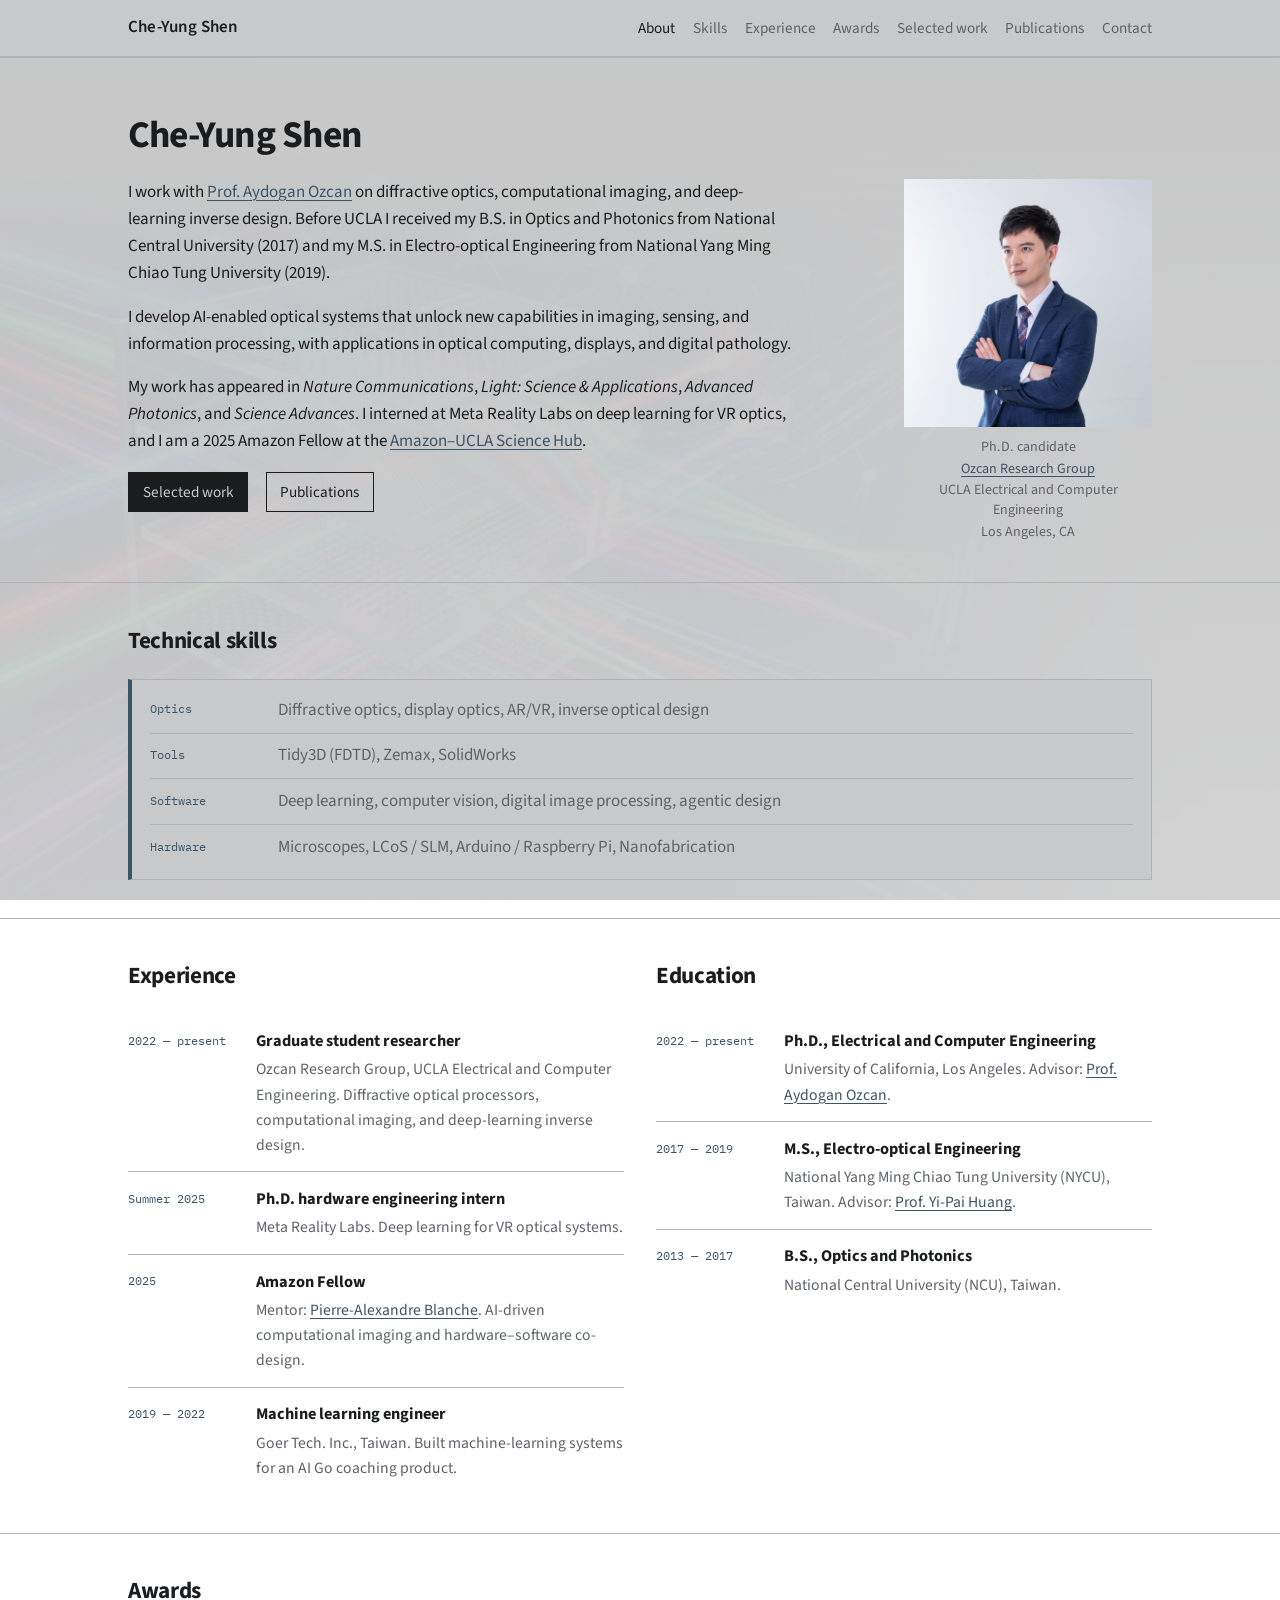
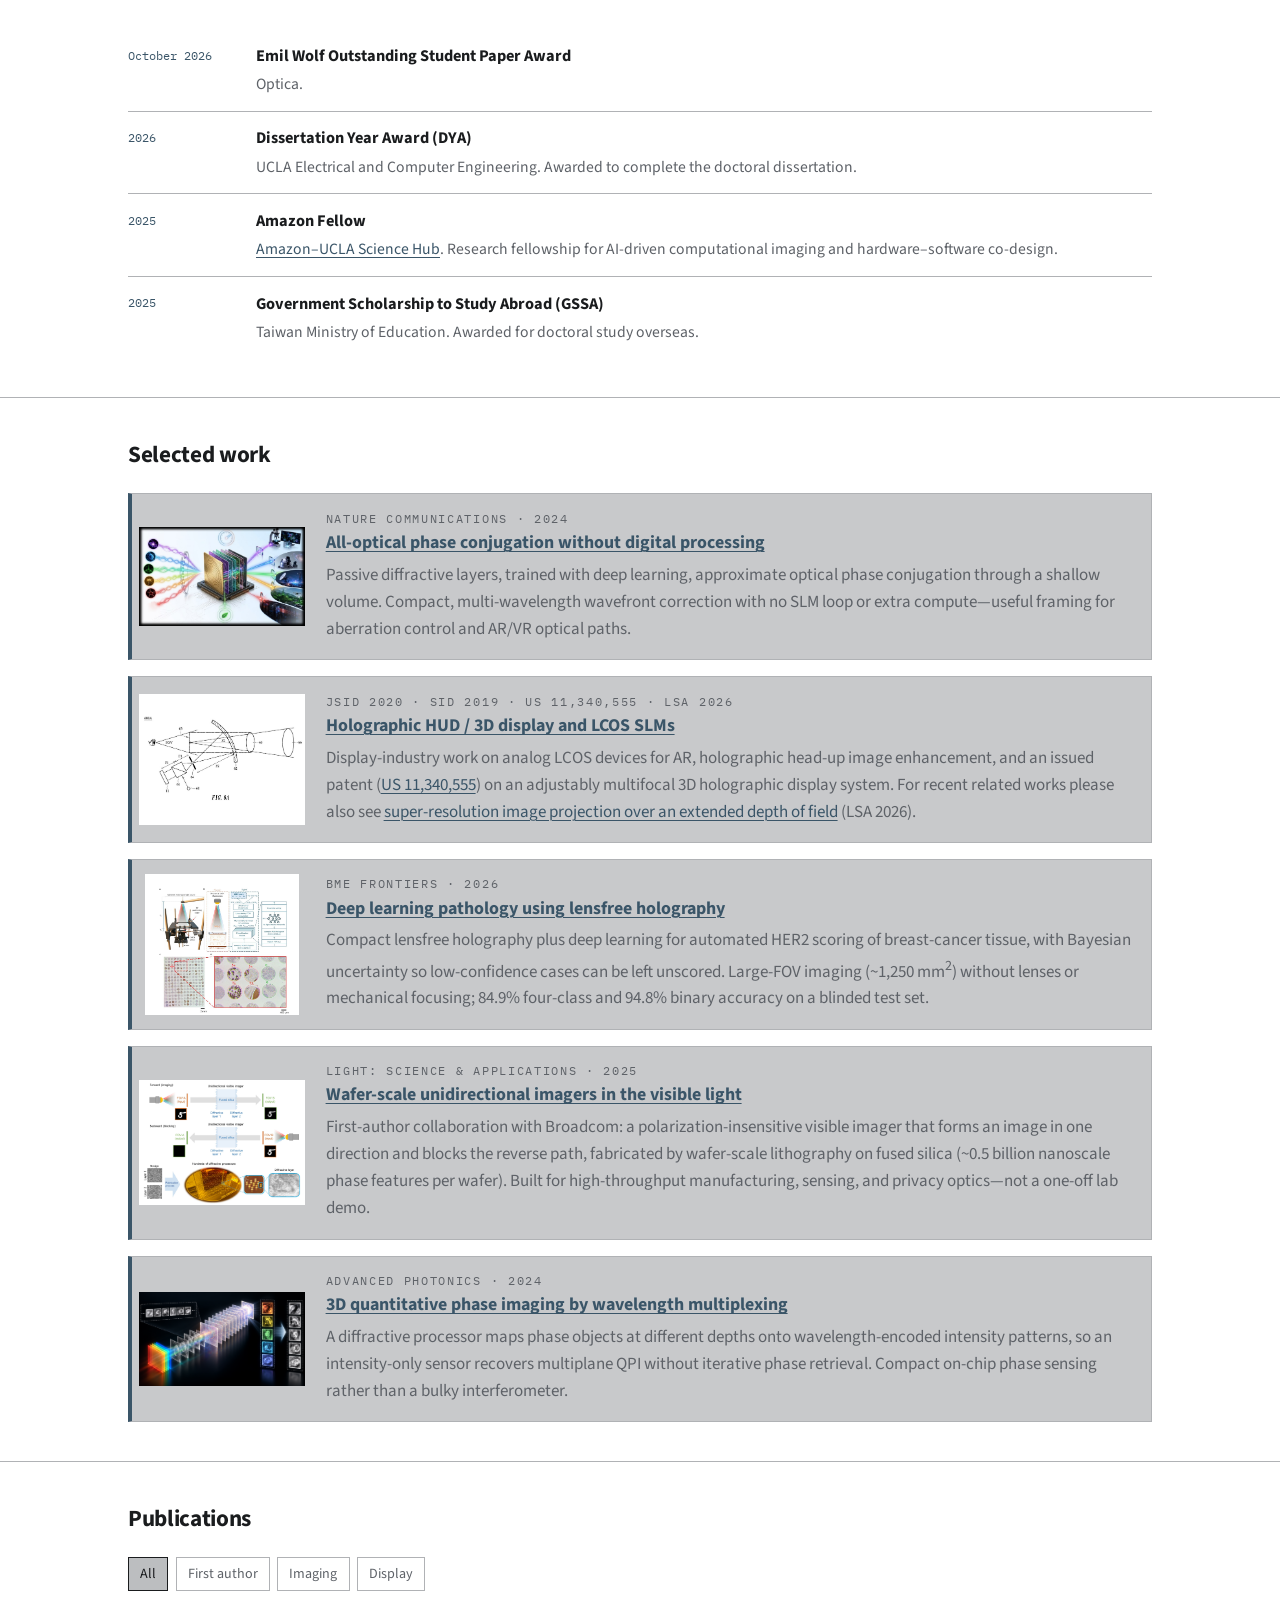
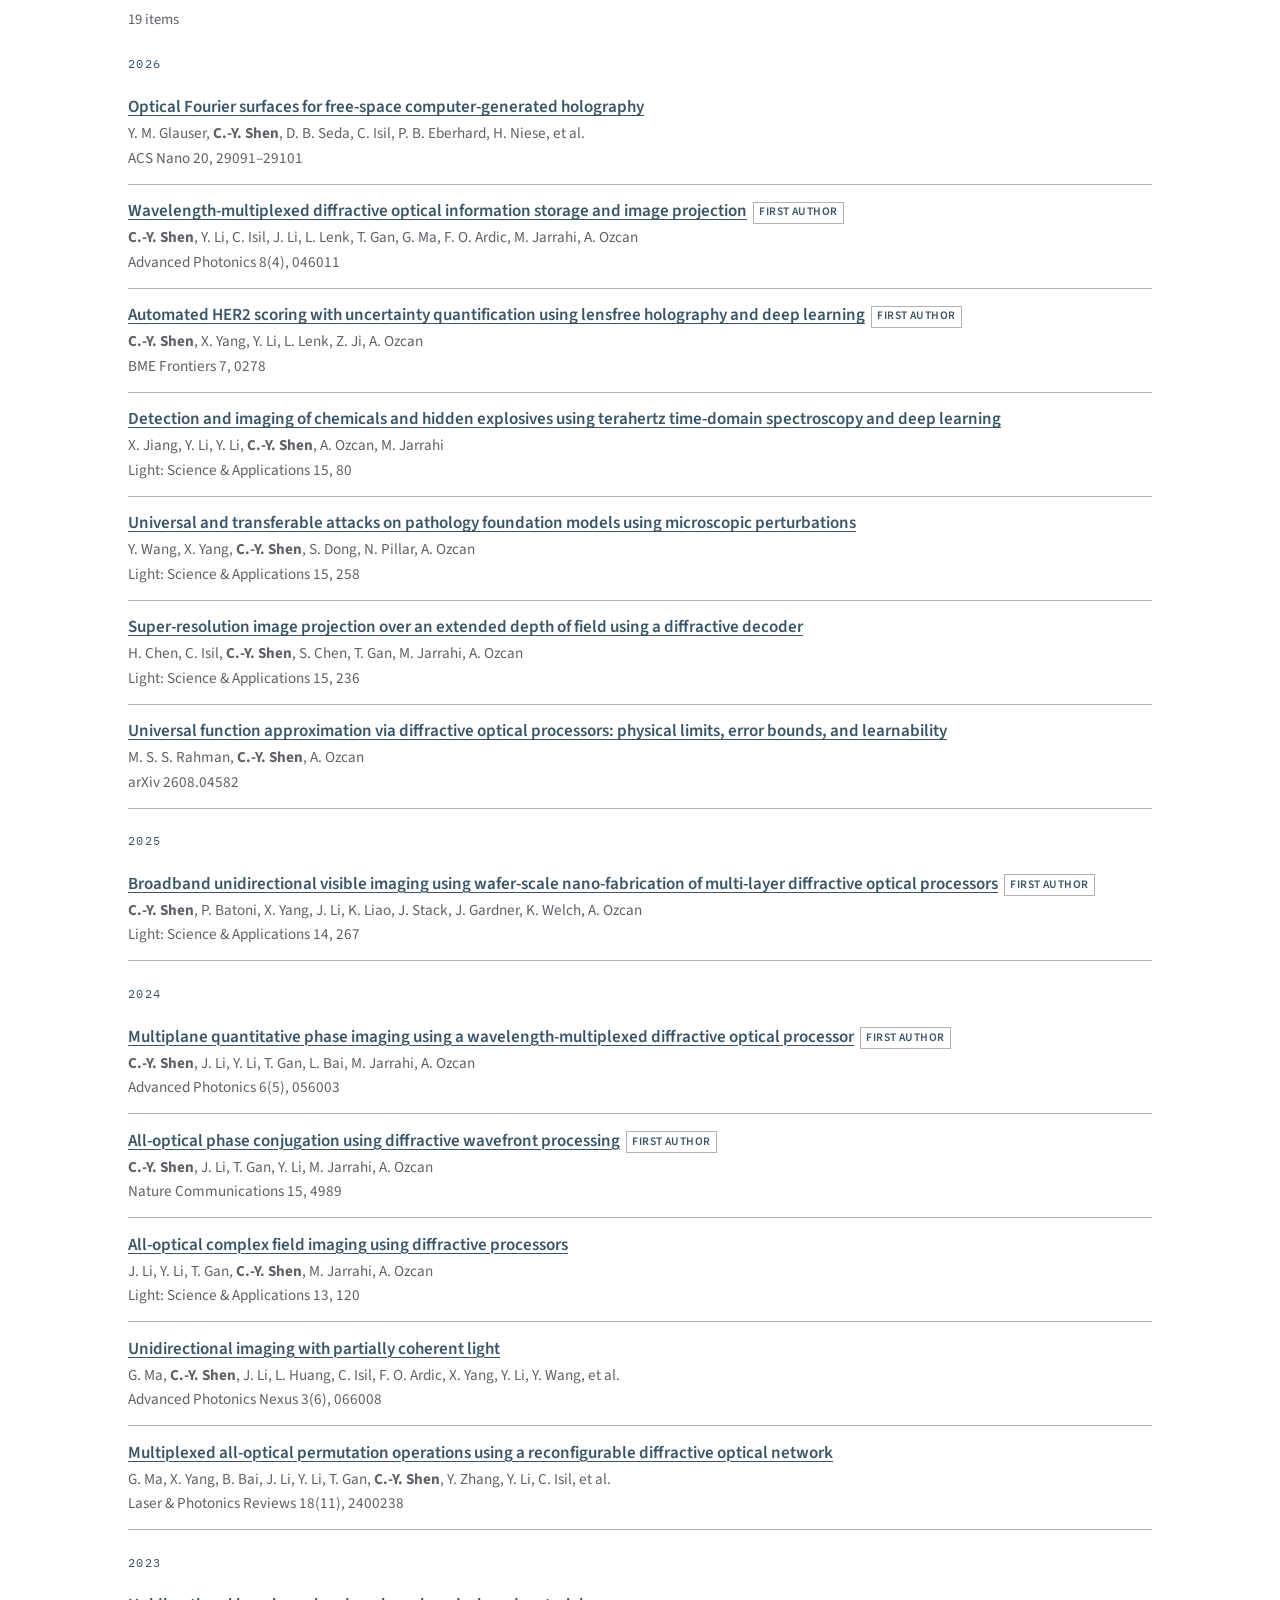
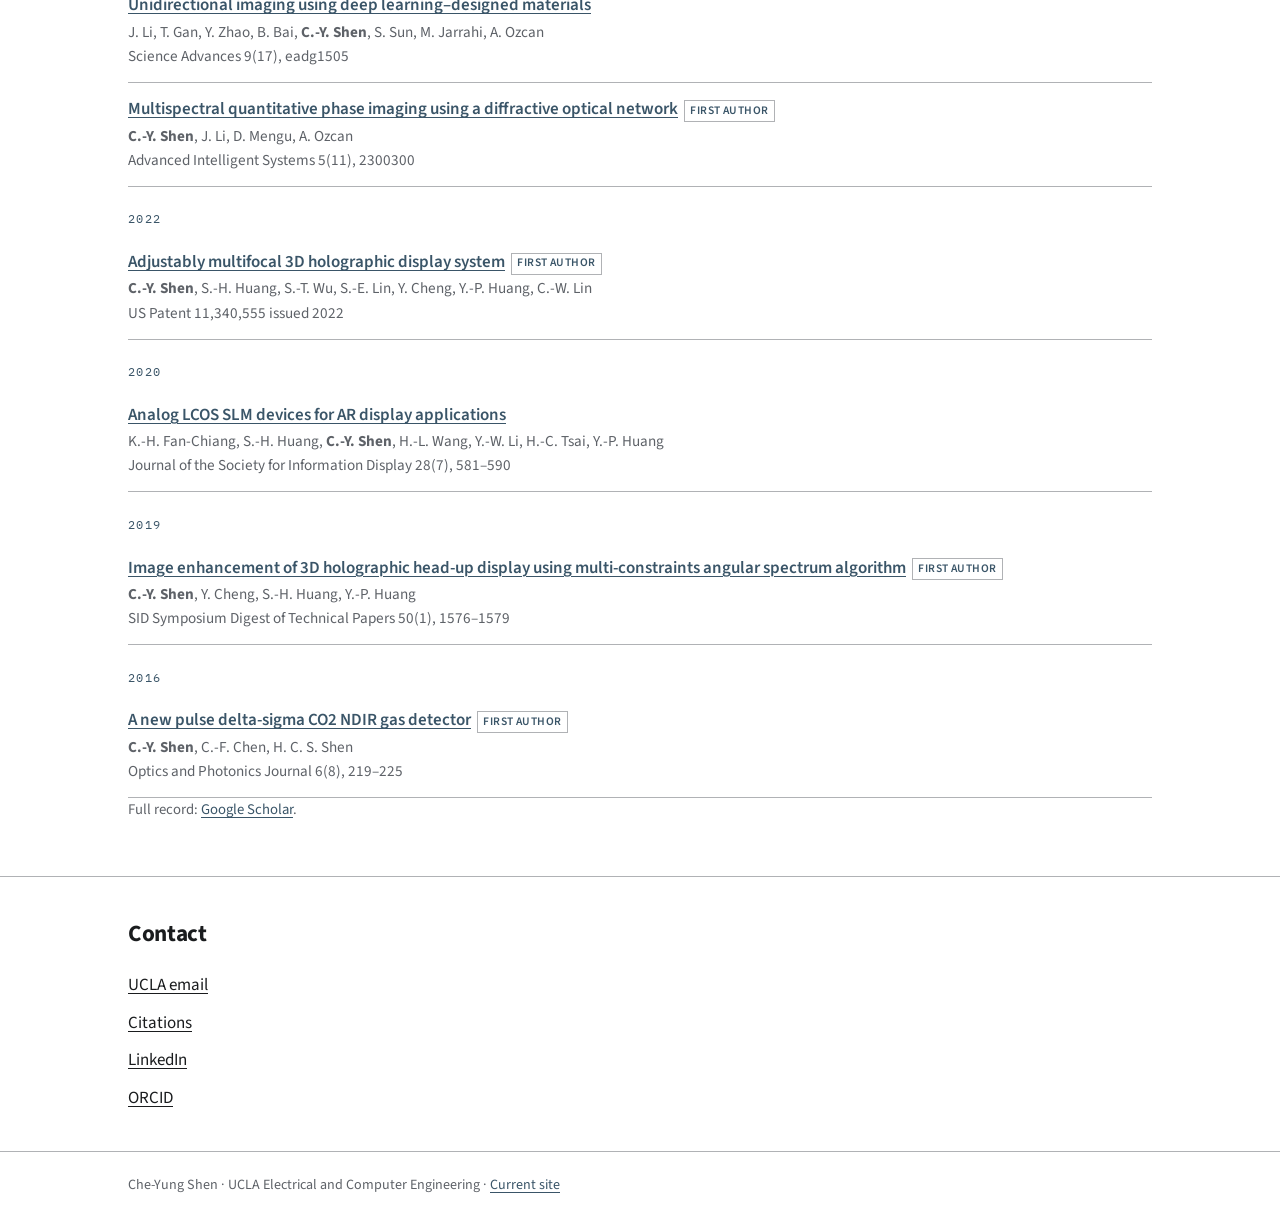
==== commit 62c0faaf: "Add the Emil Wolf award and list the Fourier surfaces paper in ACS Nano. Co-authored-by: Cursor <cur" ====
--- a/deprecated/index.html
+++ b/deprecated/index.html
@@ -180,6 +180,13 @@
         <div class="section-inner">
           <h2>Awards</h2>
           <div class="cv-item">
+            <div class="when">October 2026</div>
+            <div>
+              <h3>Emil Wolf Outstanding Student Paper Award</h3>
+              <p>Optica.</p>
+            </div>
+          </div>
+          <div class="cv-item">
             <div class="when">2026</div>
             <div>
               <h3>Dissertation Year Award (DYA)</h3>
